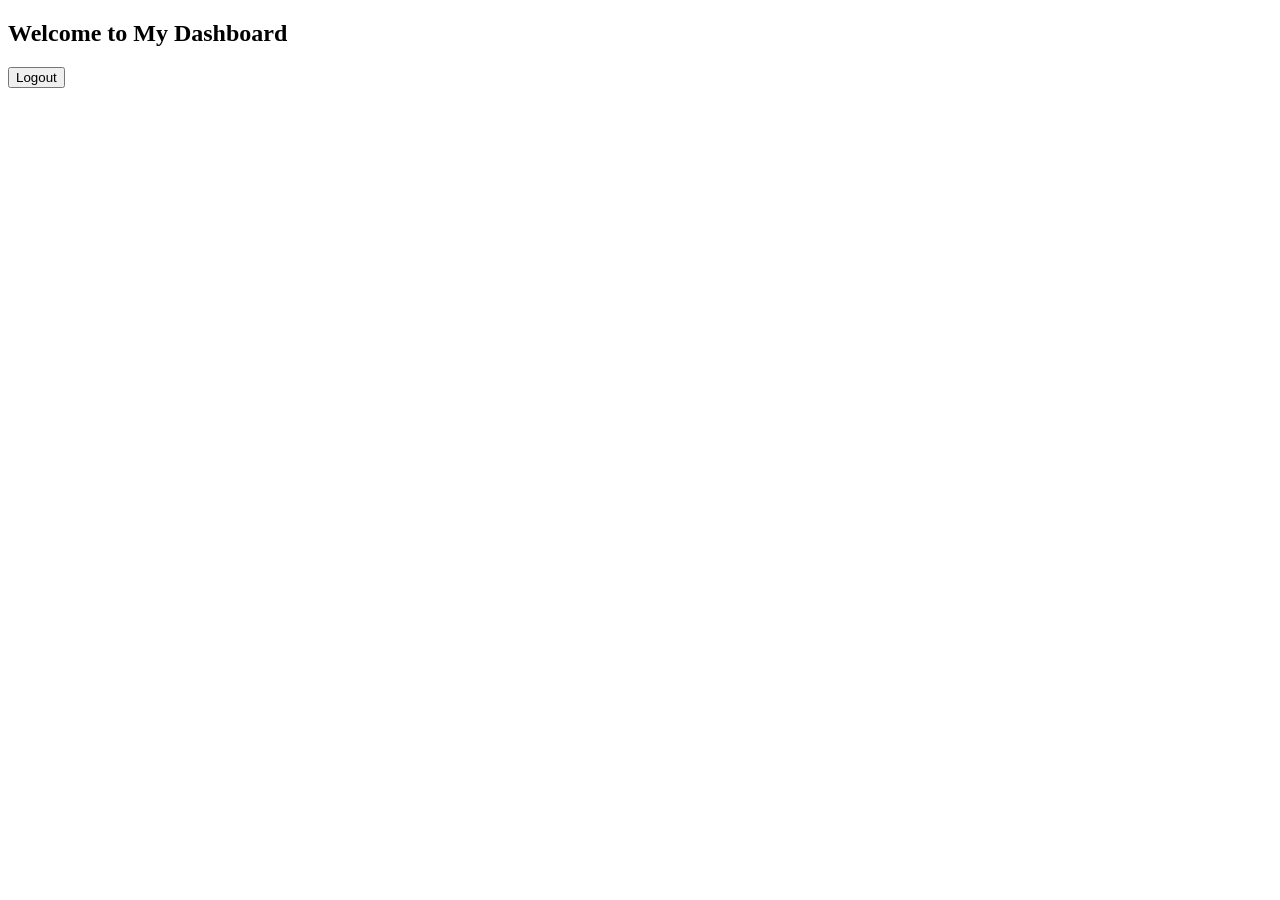
==== dashboard.html @ 9b8cb16c "Assignment 2: HTML authentication pages(Register , login , dashboard , forgot-password , reset-passw" ====
<!DOCTYPE html>
<html>
<head>
    <title>Dashboard</title>
</head>
<body>
    <h2>Welcome to My Dashboard</h2>

    <form action="login.html">
        <button type="submit">Logout</button>
    </form>
</body>
</html>
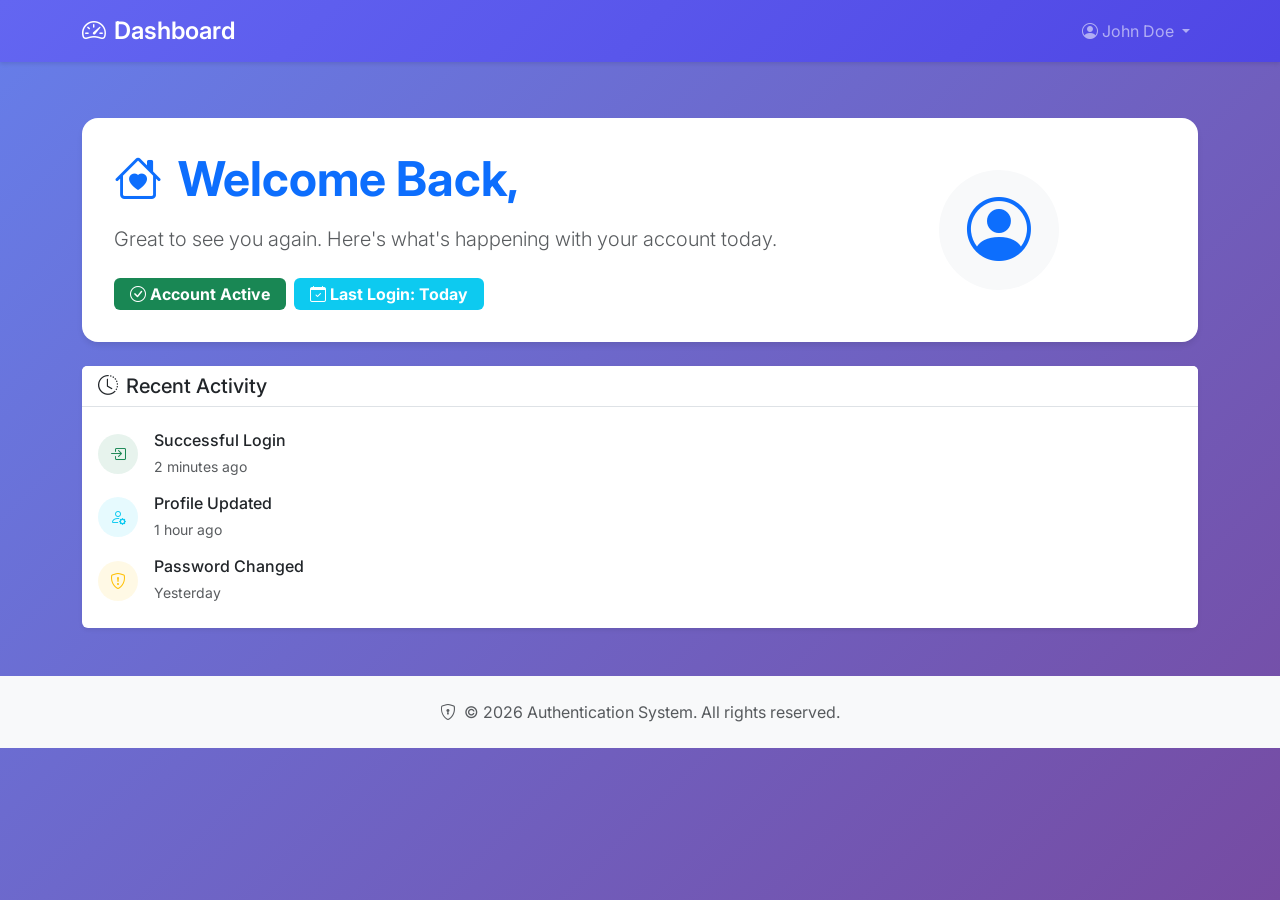
==== commit be8166c6: "Complete Assignment 2: Bootstrap 5 Authentication System with responsive design and bonus features" ====
--- a/dashboard.html
+++ b/dashboard.html
@@ -1,13 +1,181 @@
 <!DOCTYPE html>
-<html>
+<html lang="en">
 <head>
-    <title>Dashboard</title>
+    <meta charset="UTF-8">
+    <meta name="viewport" content="width=device-width, initial-scale=1.0">
+    <title>Dashboard - Authentication System</title>
+    <!-- Bootstrap 5 CSS -->
+    <link href="https://cdn.jsdelivr.net/npm/bootstrap@5.3.0/dist/css/bootstrap.min.css" rel="stylesheet">
+    <!-- Bootstrap Icons -->
+    <link href="https://cdn.jsdelivr.net/npm/bootstrap-icons@1.10.0/font/bootstrap-icons.css" rel="stylesheet">
+    <!-- Custom CSS -->
+    <link href="styles.css" rel="stylesheet">
 </head>
 <body>
-    <h2>Welcome to My Dashboard</h2>
+    <!-- Navigation Bar -->
+    <nav class="navbar navbar-expand-lg navbar-dark navbar-custom">
+        <div class="container">
+            <a class="navbar-brand" href="#">
+                <i class="bi bi-speedometer2 me-2"></i>Dashboard
+            </a>
+            
+            <button class="navbar-toggler" type="button" data-bs-toggle="collapse" data-bs-target="#navbarNav">
+                <span class="navbar-toggler-icon"></span>
+            </button>
+            
+            <div class="collapse navbar-collapse" id="navbarNav">
+                <ul class="navbar-nav ms-auto">
+                    <li class="nav-item dropdown">
+                        <a class="nav-link dropdown-toggle" href="#" id="navbarDropdown" role="button" data-bs-toggle="dropdown">
+                            <i class="bi bi-person-circle me-1"></i>John Doe
+                        </a>
+                        <ul class="dropdown-menu">
+                            <li><a class="dropdown-item" href="#"><i class="bi bi-person me-2"></i>Profile</a></li>
+                            <li><a class="dropdown-item" href="#"><i class="bi bi-gear me-2"></i>Settings</a></li>
+                            <li><hr class="dropdown-divider"></li>
+                            <li>
+                                <form action="index.html" class="d-inline">
+                                    <button type="submit" class="dropdown-item text-danger">
+                                        <i class="bi bi-box-arrow-right me-2"></i>Logout
+                                    </button>
+                                </form>
+                            </li>
+                        </ul>
+                    </li>
+                </ul>
+            </div>
+        </div>
+    </nav>
 
-    <form action="login.html">
-        <button type="submit">Logout</button>
-    </form>
+    <!-- Main Content -->
+    <div class="container mt-4">
+        <div class="row">
+            <!-- Welcome Section -->
+            <div class="col-12">
+                <div class="dashboard-content">
+                    <div class="row align-items-center">
+                        <div class="col-md-8">
+                            <h1 class="display-5 fw-bold text-primary mb-3">
+                                <i class="bi bi-house-heart me-3"></i>Welcome Back,
+                            </h1>
+                            <p class="lead text-muted mb-4">
+                                Great to see you again. Here's what's happening with your account today.
+                            </p>
+                            <div class="d-flex flex-wrap gap-2">
+                                <span class="badge bg-success fs-6 px-3 py-2">
+                                    <i class="bi bi-check-circle me-1"></i>Account Active
+                                </span>
+                                <span class="badge bg-info fs-6 px-3 py-2">
+                                    <i class="bi bi-calendar-check me-1"></i>Last Login: Today
+                                </span>
+                            </div>
+                        </div>
+                        <div class="col-md-4 text-center">
+                            <div class="bg-light rounded-circle d-inline-flex align-items-center justify-content-center" 
+                                 style="width: 120px; height: 120px;">
+                                <i class="bi bi-person-circle text-primary" style="font-size: 4rem;"></i>
+                            </div>
+                        </div>
+                    </div>
+                </div>
+            </div>
+
+        
+            <!-- Recent Activity -->
+            <div class="col-12 mt-4">
+                <div class="card border-0 shadow-sm">
+                    <div class="card-header bg-white border-bottom">
+                        <h5 class="card-title mb-0">
+                            <i class="bi bi-clock-history me-2"></i>Recent Activity
+                        </h5>
+                    </div>
+                    <div class="card-body">
+                        <div class="list-group list-group-flush">
+                            <div class="list-group-item border-0 px-0">
+                                <div class="d-flex align-items-center">
+                                    <div class="bg-success bg-opacity-10 rounded-circle d-flex align-items-center justify-content-center me-3" 
+                                         style="width: 40px; height: 40px;">
+                                        <i class="bi bi-box-arrow-in-right text-success"></i>
+                                    </div>
+                                    <div class="flex-grow-1">
+                                        <h6 class="mb-1">Successful Login</h6>
+                                        <small class="text-muted">2 minutes ago</small>
+                                    </div>
+                                </div>
+                            </div>
+                            
+                            <div class="list-group-item border-0 px-0">
+                                <div class="d-flex align-items-center">
+                                    <div class="bg-info bg-opacity-10 rounded-circle d-flex align-items-center justify-content-center me-3" 
+                                         style="width: 40px; height: 40px;">
+                                        <i class="bi bi-person-gear text-info"></i>
+                                    </div>
+                                    <div class="flex-grow-1">
+                                        <h6 class="mb-1">Profile Updated</h6>
+                                        <small class="text-muted">1 hour ago</small>
+                                    </div>
+                                </div>
+                            </div>
+                            
+                            <div class="list-group-item border-0 px-0">
+                                <div class="d-flex align-items-center">
+                                    <div class="bg-warning bg-opacity-10 rounded-circle d-flex align-items-center justify-content-center me-3" 
+                                         style="width: 40px; height: 40px;">
+                                        <i class="bi bi-shield-exclamation text-warning"></i>
+                                    </div>
+                                    <div class="flex-grow-1">
+                                        <h6 class="mb-1">Password Changed</h6>
+                                        <small class="text-muted">Yesterday</small>
+                                    </div>
+                                </div>
+                            </div>
+                        </div>
+                    </div>
+                </div>
+            </div>
+        </div>
+    </div>
+
+    <!-- Footer -->
+    <footer class="mt-5 py-4 bg-light">
+        <div class="container text-center">
+            <p class="text-muted mb-0">
+                <i class="bi bi-shield-lock me-1"></i>
+                © 2026 Authentication System. All rights reserved.
+            </p>
+        </div>
+    </footer>
+
+    <!-- Bootstrap 5 JS Bundle -->
+    <script src="https://cdn.jsdelivr.net/npm/bootstrap@5.3.0/dist/js/bootstrap.bundle.min.js"></script>
+    <script>
+        // Add some interactive features
+        document.addEventListener('DOMContentLoaded', function() {
+            // Animate stats on page load
+            const stats = document.querySelectorAll('.card h3');
+            stats.forEach(stat => {
+                const finalValue = stat.textContent;
+                stat.textContent = '0';
+                
+                setTimeout(() => {
+                    stat.textContent = finalValue;
+                    stat.style.transition = 'all 0.5s ease';
+                }, 500);
+            });
+            
+            // Add hover effects to cards
+            const cards = document.querySelectorAll('.card');
+            cards.forEach(card => {
+                card.addEventListener('mouseenter', function() {
+                    this.style.transform = 'translateY(-5px)';
+                    this.style.transition = 'transform 0.3s ease';
+                });
+                
+                card.addEventListener('mouseleave', function() {
+                    this.style.transform = 'translateY(0)';
+                });
+            });
+        });
+    </script>
 </body>
 </html>
--- a/styles.css
+++ b/styles.css
@@ -0,0 +1,214 @@
+/* Custom CSS for Authentication System */
+@import url('https://fonts.googleapis.com/css2?family=Inter:wght@300;400;500;600;700&display=swap');
+
+:root {
+    --primary-color: #6366f1;
+    --primary-dark: #4f46e5;
+    --secondary-color: #f8fafc;
+    --accent-color: #10b981;
+    --text-dark: #1f2937;
+    --text-light: #6b7280;
+    --border-color: #e5e7eb;
+    --error-color: #ef4444;
+    --success-color: #10b981;
+    --warning-color: #f59e0b;
+}
+
+* {
+    margin: 0;
+    padding: 0;
+    box-sizing: border-box;
+}
+
+body {
+    font-family: 'Inter', sans-serif;
+    background: linear-gradient(135deg, #667eea 0%, #764ba2 100%);
+    min-height: 100vh;
+    color: var(--text-dark);
+}
+
+/* Custom Card Styling */
+.auth-card {
+    background: rgba(255, 255, 255, 0.95);
+    backdrop-filter: blur(10px);
+    border: none;
+    border-radius: 16px;
+    box-shadow: 0 20px 25px -5px rgba(0, 0, 0, 0.1), 0 10px 10px -5px rgba(0, 0, 0, 0.04);
+    transition: all 0.3s ease;
+}
+
+.auth-card:hover {
+    transform: translateY(-5px);
+    box-shadow: 0 25px 50px -12px rgba(0, 0, 0, 0.25);
+}
+
+/* Custom Button Styling */
+.btn-primary {
+    background: linear-gradient(135deg, var(--primary-color), var(--primary-dark));
+    border: none;
+    border-radius: 8px;
+    padding: 12px 24px;
+    font-weight: 500;
+    transition: all 0.3s ease;
+    text-transform: uppercase;
+    letter-spacing: 0.5px;
+}
+
+.btn-primary:hover {
+    background: linear-gradient(135deg, var(--primary-dark), #3730a3);
+    transform: translateY(-2px);
+    box-shadow: 0 10px 20px rgba(99, 102, 241, 0.3);
+}
+
+.btn-outline-primary {
+    border: 2px solid var(--primary-color);
+    color: var(--primary-color);
+    border-radius: 8px;
+    padding: 10px 22px;
+    font-weight: 500;
+    transition: all 0.3s ease;
+}
+
+.btn-outline-primary:hover {
+    background: var(--primary-color);
+    border-color: var(--primary-color);
+    transform: translateY(-2px);
+}
+
+/* Custom Form Styling */
+.form-control {
+    border: 2px solid var(--border-color);
+    border-radius: 8px;
+    padding: 12px 16px;
+    font-size: 14px;
+    transition: all 0.3s ease;
+    background: rgba(255, 255, 255, 0.8);
+}
+
+.form-control:focus {
+    border-color: var(--primary-color);
+    box-shadow: 0 0 0 3px rgba(99, 102, 241, 0.1);
+    background: white;
+}
+
+.form-label {
+    font-weight: 500;
+    color: var(--text-dark);
+    margin-bottom: 8px;
+}
+
+/* Custom Link Styling */
+.auth-link {
+    color: var(--primary-color);
+    text-decoration: none;
+    font-weight: 500;
+    transition: all 0.3s ease;
+}
+
+.auth-link:hover {
+    color: var(--primary-dark);
+    text-decoration: underline;
+}
+
+/* Dashboard Navbar */
+.navbar-custom {
+    background: linear-gradient(135deg, var(--primary-color), var(--primary-dark));
+    box-shadow: 0 2px 4px rgba(0, 0, 0, 0.1);
+}
+
+.navbar-brand {
+    font-weight: 600;
+    font-size: 1.5rem;
+}
+
+/* Dashboard Content */
+.dashboard-content {
+    background: white;
+    border-radius: 16px;
+    box-shadow: 0 4px 6px -1px rgba(0, 0, 0, 0.1);
+    padding: 2rem;
+    margin-top: 2rem;
+}
+
+/* Responsive Design */
+@media (max-width: 768px) {
+    .auth-card {
+        margin: 1rem;
+        border-radius: 12px;
+    }
+    
+    .btn-primary, .btn-outline-primary {
+        width: 100%;
+        margin-bottom: 1rem;
+    }
+    
+    .dashboard-content {
+        margin: 1rem;
+        padding: 1.5rem;
+    }
+}
+
+/* Loading Animation */
+.btn-loading {
+    position: relative;
+    color: transparent;
+}
+
+.btn-loading::after {
+    content: "";
+    position: absolute;
+    width: 16px;
+    height: 16px;
+    top: 50%;
+    left: 50%;
+    margin-left: -8px;
+    margin-top: -8px;
+    border: 2px solid #ffffff;
+    border-radius: 50%;
+    border-top-color: transparent;
+    animation: spin 1s linear infinite;
+}
+
+@keyframes spin {
+    to {
+        transform: rotate(360deg);
+    }
+}
+
+/* Password Toggle */
+.password-toggle {
+    position: absolute;
+    right: 12px;
+    top: 50%;
+    transform: translateY(-50%);
+    background: none;
+    border: none;
+    color: var(--text-light);
+    cursor: pointer;
+    transition: color 0.3s ease;
+}
+
+.password-toggle:hover {
+    color: var(--primary-color);
+}
+
+/* Form Validation */
+.is-invalid {
+    border-color: var(--error-color);
+}
+
+.is-valid {
+    border-color: var(--success-color);
+}
+
+.invalid-feedback {
+    color: var(--error-color);
+    font-size: 0.875rem;
+    margin-top: 0.25rem;
+}
+
+.valid-feedback {
+    color: var(--success-color);
+    font-size: 0.875rem;
+    margin-top: 0.25rem;
+}
